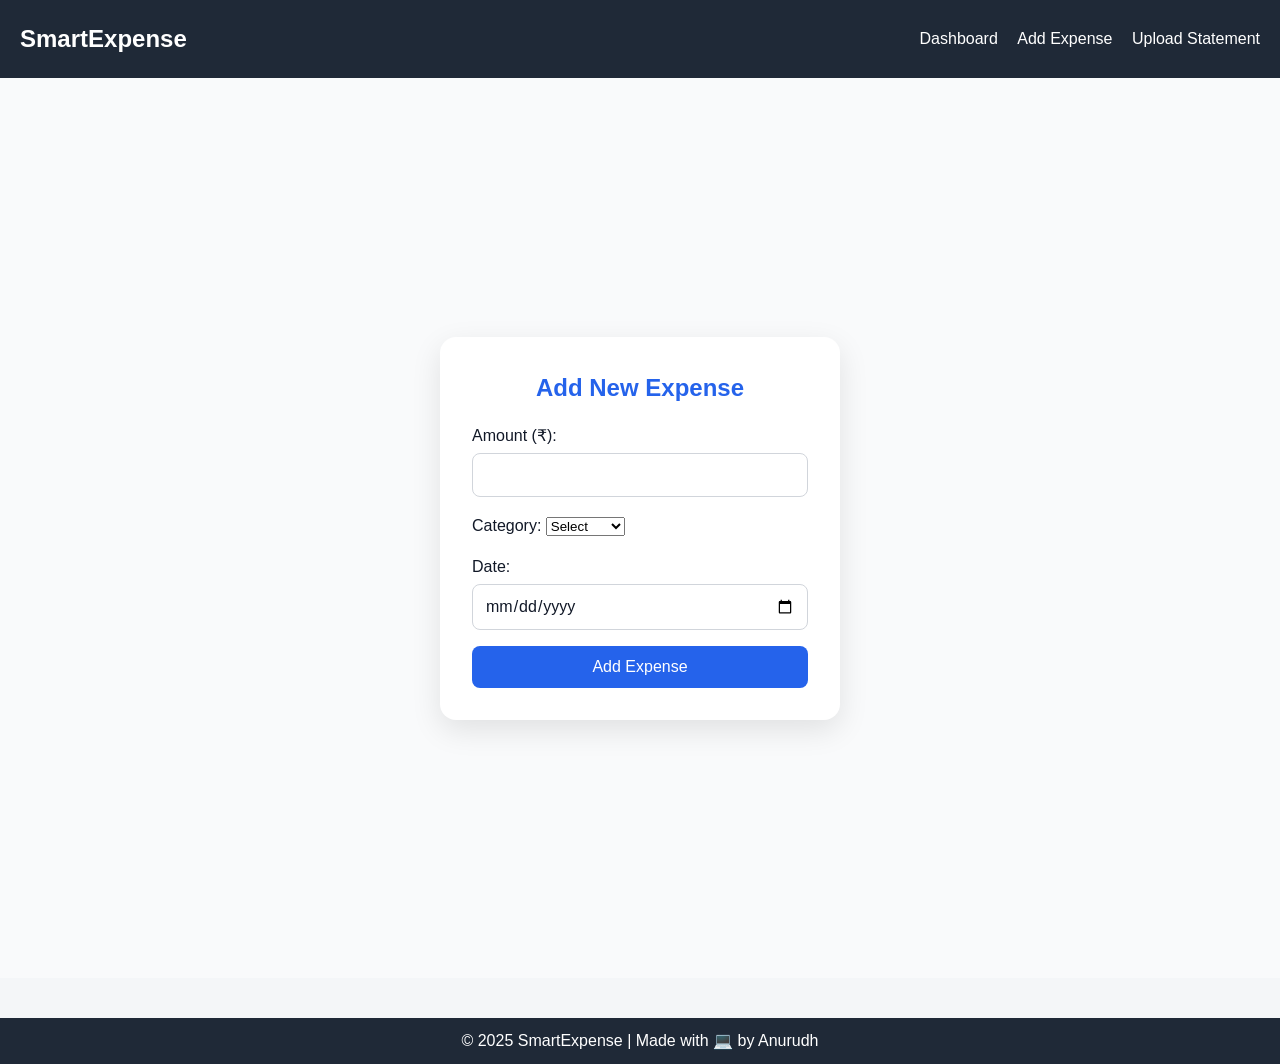
==== add-expense.html @ 2100012e "first commit" ====
<!DOCTYPE html>
<html lang="en">
<head>
  <meta charset="UTF-8" />
  <title>Add Expense</title>
  <link rel="stylesheet" href="css/style.css" />
</head>
<body>
  <header>
    <h1>SmartExpense</h1>
    <nav>
      <a href="index.html">Dashboard</a>
      <a href="add-expense.html">Add Expense</a>
      <a href="upload.html">Upload Statement</a>
    </nav>
  </header>

  <div class="add-expense">
    <main class="form-section" >
    <h2>Add New Expense</h2>
    <form id="expenseForm">
      <label>
        Amount (₹):
        <input type="number" id="amount" required />
      </label>
      <label>
        Category:
        <select id="category" required>
          <option value="">Select</option>
          <option>Food</option>
          <option>Travel</option>
          <option>Shopping</option>
          <option>Utilities</option>
          <option>Other</option>
        </select>
      </label>
      <label>
        Date:
        <input type="date" id="date" required />
      </label>
      <button type="submit">Add Expense</button>
    </form>
  </main>


  </div>

  

  <footer>
    <p>© 2025 SmartExpense | Made with 💻 by Anurudh</p>
  </footer>

  <script src="js/add-expense.js"></script>
</body>
</html>
---- css/style.css ----
* {
  margin: 0;
  padding: 0;
  box-sizing: border-box;
  font-family: 'Segoe UI', sans-serif;
}
body {
  background: #f4f6f8;
  color: #333;
  line-height: 1.6;
}
header {
  background: #1f2937;
  color: white;
  padding: 20px;
  display: flex;
  justify-content: space-between;
  align-items: center;
  flex-wrap: wrap;
}
header h1 {
  font-size: 24px;
}
nav a {
  color: white;
  margin-left: 15px;
  text-decoration: none;
  font-size: 16px;
}
nav a.active {
  text-decoration: underline;
  font-weight: bold;
}
main {
  padding: 20px;
}
.summary {
  display: flex;
  gap: 20px;
  margin-bottom: 30px;
  flex-wrap: wrap;
}
.card {
  background: white;
  padding: 20px;
  border-radius: 12px;
  box-shadow: 0 2px 10px rgba(0,0,0,0.1);
  flex: 1;
  min-width: 200px;
  text-align: center;
}
.recent h2 {
  margin-bottom: 10px;
}
.recent ul {
  list-style: none;
}
.recent li {
  background: white;
  padding: 12px;
  margin-bottom: 10px;
  border-left: 5px solid #4b5563;
  border-radius: 8px;
  display: flex;
  justify-content: space-between;
}
footer {
  background: #1f2937;
  color: white;
  text-align: center;
  padding: 10px;
  margin-top: 40px;
}
.chart-section {
  margin-top: 30px;
  background: white;
  padding: 20px;
  border-radius: 12px;
  box-shadow: 0 2px 10px rgba(0, 0, 0, 0.1);
  max-width: 500px;
  margin-left: auto;
  margin-right: auto;
}
/* Theme toggle */
.theme-toggle {
  margin-left: auto;
}
.switch {
  position: relative;
  display: inline-block;
  width: 50px;
  height: 25px;
}
.switch input {
  opacity: 0;
  width: 0;
  height: 0;
}
.slider {
  position: absolute;
  cursor: pointer;
  top: 0; left: 0; right: 0; bottom: 0;
  background-color: #ccc;
  border-radius: 25px;
  transition: 0.4s;
}
.slider:before {
  position: absolute;
  content: "";
  height: 19px;
  width: 19px;
  left: 3px;
  bottom: 3px;
  background-color: white;
  border-radius: 50%;
  transition: 0.4s;
}
input:checked + .slider {
  background-color: #4ade80;
}
input:checked + .slider:before {
  transform: translateX(24px);
}
body.dark {
  background: #111827;
  color: #f3f4f6;
}
body.dark .card,
body.dark .recent li {
  background: #1f2937;
  color: white;
}
body.dark header,
body.dark footer {
  background: #0f172a;
}
body.dark .recent li {
  border-left-color: #10b981;
}
@media (max-width: 768px) {
  .form-section {
    width: 90%;
    margin: 20px auto;
    padding: 15px;
  }

  form label {
    display: block;
    margin-bottom: 12px;
  }

  input, select, button {
    font-size: 16px;
  }

  nav {
    flex-direction: column;
    align-items: flex-start;
    gap: 10px;
    margin-top: 10px;
  }

  header {
    flex-direction: column;
    align-items: flex-start;
  }
}
.recent button {
  margin-top: 10px;
}
/* General Reset */
.login {
  margin: 0;
  font-family: 'Segoe UI', sans-serif;
  background-color: #f9fafb;
  color: #111827;
  display: flex;
  align-items: center;
  justify-content: center;
  height: 100vh;
} 

/* Dark theme support */
body.dark {
  background-color: #111827;
  color: #f9fafb;
}

/* Form Section */
.form-section {
  background-color: white;
  padding: 2rem;
  border-radius: 1rem;
  box-shadow: 0 10px 30px rgba(0, 0, 0, 0.1);
  width: 100%;
  max-width: 400px;
}
.add-expense{
  margin: 0;
  font-family: 'Segoe UI', sans-serif;
  background-color: #f9fafb;
  color: #111827;
  display: flex;
  align-items: center;
  justify-content: center;
  height: 100vh;
}

body.dark .form-section {
  background-color: #1f2937;
}

/* Headings */
.form-section h2 {
  margin-bottom: 1rem;
  text-align: center;
  color: #2563eb;
}

/* Labels and inputs */
.form-section label {
  display: block;
  margin-bottom: 1rem;
  font-weight: 500;
}

.form-section input {
  width: 100%;
  padding: 0.75rem;
  margin-top: 0.25rem;
  border: 1px solid #d1d5db;
  border-radius: 0.5rem;
  font-size: 1rem;
  background-color: #fff;
  color: #111827;
}

body.dark .form-section input {
  background-color: #374151;
  color: #f9fafb;
  border-color: #4b5563;
}

/* Button */
.form-section button {
  width: 100%;
  padding: 0.75rem;
  background-color: #2563eb;
  color: white;
  font-size: 1rem;
  border: none;
  border-radius: 0.5rem;
  cursor: pointer;
  transition: background-color 0.2s ease;
}

.form-section button:hover {
  background-color: #1d4ed8;
}

/* Link */
.form-section p {
  margin-top: 1rem;
  text-align: center;
  font-size: 0.9rem;
}

.form-section a {
  color: #2563eb;
  text-decoration: none;
}
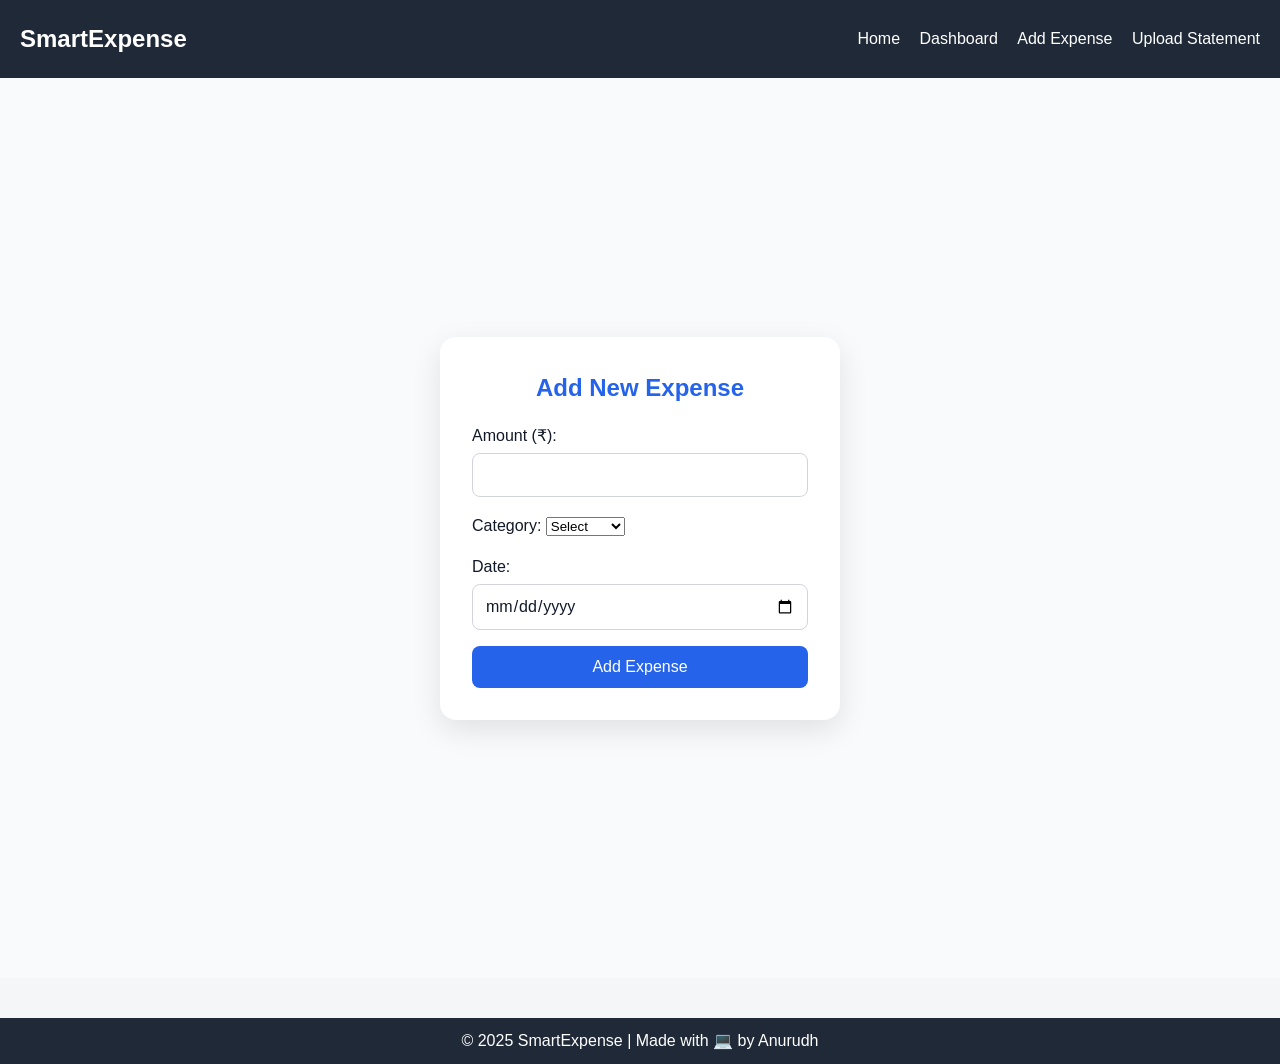
==== commit a0a37f0f: "Link landing page from app navigation" ====
--- a/add-expense.html
+++ b/add-expense.html
@@ -9,6 +9,7 @@
   <header>
     <h1>SmartExpense</h1>
     <nav>
+      <a href="landing.html">Home</a>
       <a href="index.html">Dashboard</a>
       <a href="add-expense.html">Add Expense</a>
       <a href="upload.html">Upload Statement</a>
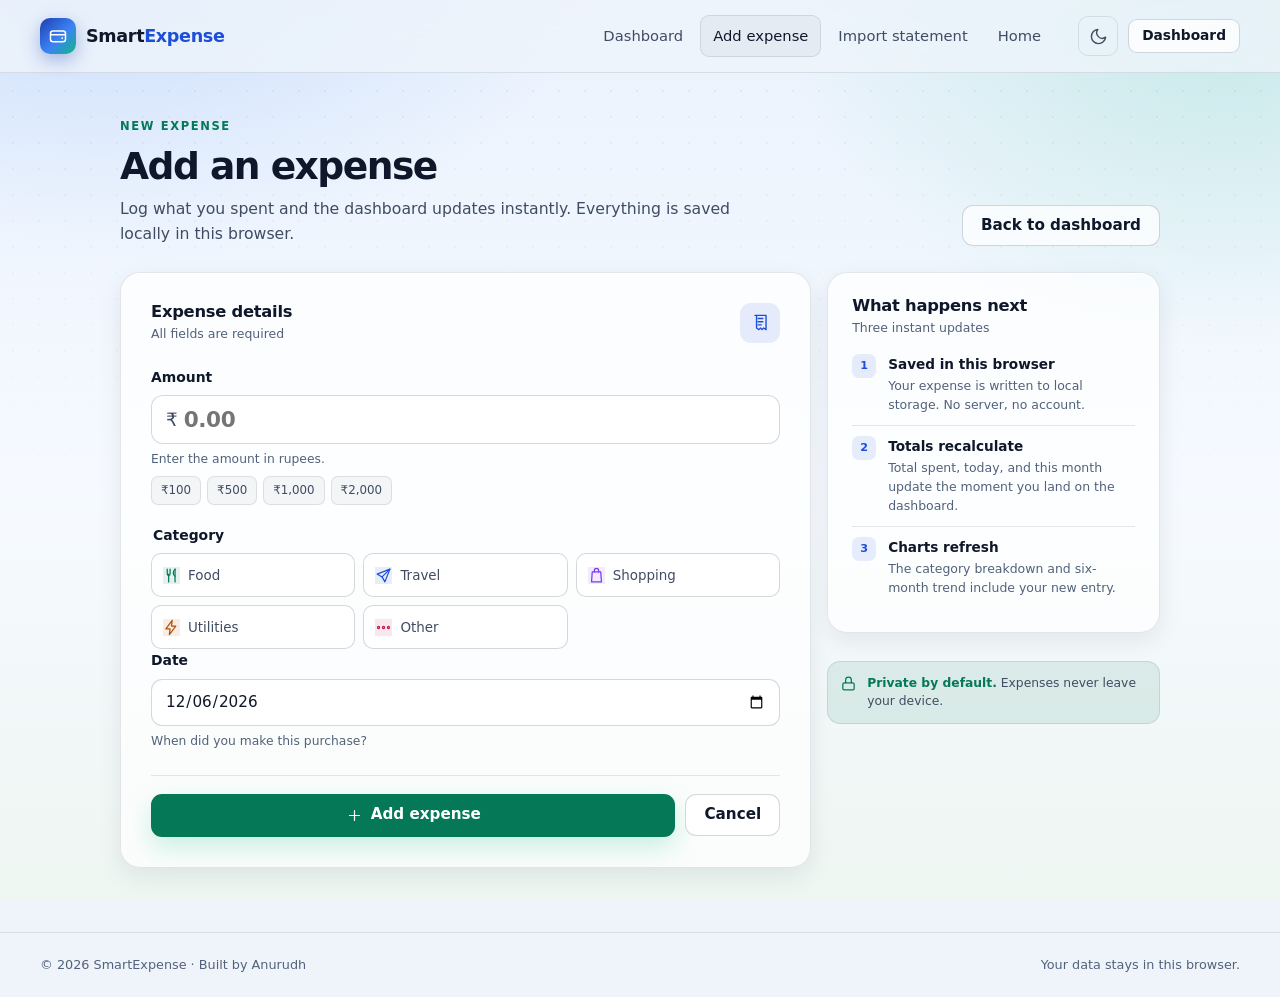
==== commit fa15aa09: "Redesign app dashboard and pages with shared glass UI Rebuild the dashboard, add-expense, statement " ====
--- a/add-expense.html
+++ b/add-expense.html
@@ -2,56 +2,279 @@
 <html lang="en">
 <head>
   <meta charset="UTF-8" />
-  <title>Add Expense</title>
+  <meta name="viewport" content="width=device-width, initial-scale=1.0" />
+  <title>Add expense — SmartExpense</title>
+  <meta name="description" content="Log an expense in seconds. Amount, category, and date are saved locally in your browser." />
+  <meta name="theme-color" content="#0F172A" />
+  <link
+    rel="icon"
+    href="data:image/svg+xml,%3Csvg xmlns='http://www.w3.org/2000/svg' viewBox='0 0 32 32'%3E%3Crect width='32' height='32' rx='8' fill='%231E40AF'/%3E%3Crect x='6' y='10' width='20' height='14' rx='3' fill='none' stroke='%23fff' stroke-width='2'/%3E%3Cpath d='M6 15h20' stroke='%23fff' stroke-width='2'/%3E%3Ccircle cx='22' cy='19' r='1.6' fill='%2334D399'/%3E%3C/svg%3E"
+  />
+  <link rel="preconnect" href="https://fonts.googleapis.com" />
+  <link rel="preconnect" href="https://fonts.gstatic.com" crossorigin />
+  <link
+    href="https://fonts.googleapis.com/css2?family=Lexend:wght@400;500;600;700&family=Source+Sans+3:wght@400;500;600;700&display=swap"
+    rel="stylesheet"
+  />
+  <script src="js/theme.js"></script>
   <link rel="stylesheet" href="css/style.css" />
 </head>
 <body>
-  <header>
-    <h1>SmartExpense</h1>
-    <nav>
-      <a href="landing.html">Home</a>
-      <a href="index.html">Dashboard</a>
-      <a href="add-expense.html">Add Expense</a>
-      <a href="upload.html">Upload Statement</a>
-    </nav>
+  <svg class="svg-sprite" aria-hidden="true" focusable="false" xmlns="http://www.w3.org/2000/svg">
+    <symbol id="i-logo" viewBox="0 0 24 24">
+      <rect x="3" y="6" width="18" height="13" rx="3" />
+      <path d="M3 10.5h18" />
+      <circle cx="17" cy="14.5" r="1.1" fill="currentColor" stroke="none" />
+    </symbol>
+    <symbol id="i-plus" viewBox="0 0 24 24"><path d="M12 5v14M5 12h14" /></symbol>
+    <symbol id="i-sun" viewBox="0 0 24 24">
+      <circle cx="12" cy="12" r="4" />
+      <path d="M12 2v2M12 20v2M4.9 4.9l1.4 1.4M17.7 17.7l1.4 1.4M2 12h2M20 12h2M4.9 19.1l1.4-1.4M17.7 6.3l1.4-1.4" />
+    </symbol>
+    <symbol id="i-moon" viewBox="0 0 24 24">
+      <path d="M21 12.8A9 9 0 1 1 11.2 3 7 7 0 0 0 21 12.8z" />
+    </symbol>
+    <symbol id="i-menu" viewBox="0 0 24 24"><path d="M4 7h16M4 12h16M4 17h16" /></symbol>
+    <symbol id="i-close" viewBox="0 0 24 24"><path d="M6 6l12 12M18 6L6 18" /></symbol>
+    <symbol id="i-receipt" viewBox="0 0 24 24">
+      <path d="M5 3h14v18l-3-2-2 2-2-2-2 2-3-2V3z" />
+      <path d="M9 7h6M9 11h6M9 15h4" />
+    </symbol>
+    <symbol id="i-food" viewBox="0 0 24 24">
+      <path d="M6 3v7a2 2 0 0 0 4 0V3" />
+      <path d="M8 10v11" />
+      <path d="M17 3c-1.7 1.4-2.5 3.2-2.5 5.5S15.3 12 17 13v8" />
+      <path d="M17 3v10" />
+    </symbol>
+    <symbol id="i-travel" viewBox="0 0 24 24">
+      <path d="M21 3L10 14" />
+      <path d="M21 3l-7 18-4-7-7-4 18-7z" />
+    </symbol>
+    <symbol id="i-shopping" viewBox="0 0 24 24">
+      <path d="M6 7h12l1 14H5L6 7z" />
+      <path d="M9 7V5a3 3 0 0 1 6 0v2" />
+    </symbol>
+    <symbol id="i-utilities" viewBox="0 0 24 24"><path d="M13 2L4 14h6l-1 8 9-12h-6l1-8z" /></symbol>
+    <symbol id="i-other" viewBox="0 0 24 24">
+      <circle cx="5" cy="12" r="1.5" />
+      <circle cx="12" cy="12" r="1.5" />
+      <circle cx="19" cy="12" r="1.5" />
+    </symbol>
+    <symbol id="i-lock" viewBox="0 0 24 24">
+      <rect x="4" y="11" width="16" height="10" rx="2" />
+      <path d="M8 11V7a4 4 0 0 1 8 0v4" />
+    </symbol>
+    <symbol id="i-check" viewBox="0 0 24 24"><path d="M20 6L9 17l-5-5" /></symbol>
+  </svg>
+
+  <a class="skip-link" href="#main">Skip to main content</a>
+  <div class="page-bg" aria-hidden="true"></div>
+
+  <header class="app-header">
+    <div class="container header-inner">
+      <a class="brand" href="landing.html" aria-label="SmartExpense home">
+        <span class="brand-mark"><svg class="icon" aria-hidden="true"><use href="#i-logo"></use></svg></span>
+        <span class="brand-name">Smart<span>Expense</span></span>
+      </a>
+
+      <nav class="app-nav" id="appNav" aria-label="Primary">
+        <a href="index.html">Dashboard</a>
+        <a href="add-expense.html" aria-current="page">Add expense</a>
+        <a href="upload.html">Import statement</a>
+        <a href="landing.html">Home</a>
+      </nav>
+
+      <div class="header-actions">
+        <button class="icon-btn theme-toggle" id="themeToggle" type="button" aria-label="Switch to light theme">
+          <svg class="icon icon-sun" aria-hidden="true"><use href="#i-sun"></use></svg>
+          <svg class="icon icon-moon" aria-hidden="true"><use href="#i-moon"></use></svg>
+        </button>
+        <a class="btn btn-ghost btn-sm header-cta" href="index.html">Dashboard</a>
+        <button
+          class="icon-btn nav-toggle"
+          id="navToggle"
+          type="button"
+          aria-expanded="false"
+          aria-controls="appNav"
+          aria-label="Open menu"
+        >
+          <svg class="icon icon-menu" aria-hidden="true"><use href="#i-menu"></use></svg>
+          <svg class="icon icon-close" aria-hidden="true"><use href="#i-close"></use></svg>
+        </button>
+      </div>
+    </div>
   </header>
 
-  <div class="add-expense">
-    <main class="form-section" >
-    <h2>Add New Expense</h2>
-    <form id="expenseForm">
-      <label>
-        Amount (₹):
-        <input type="number" id="amount" required />
-      </label>
-      <label>
-        Category:
-        <select id="category" required>
-          <option value="">Select</option>
-          <option>Food</option>
-          <option>Travel</option>
-          <option>Shopping</option>
-          <option>Utilities</option>
-          <option>Other</option>
-        </select>
-      </label>
-      <label>
-        Date:
-        <input type="date" id="date" required />
-      </label>
-      <button type="submit">Add Expense</button>
-    </form>
+  <main id="main" class="container app-main app-main--narrow">
+    <div class="page-head">
+      <div>
+        <p class="eyebrow">New expense</p>
+        <h1>Add an expense</h1>
+        <p class="page-lead">
+          Log what you spent and the dashboard updates instantly. Everything is saved locally in this
+          browser.
+        </p>
+      </div>
+      <div class="page-actions">
+        <a class="btn btn-ghost" href="index.html">Back to dashboard</a>
+      </div>
+    </div>
+
+    <div class="form-layout">
+      <section class="panel form-panel" aria-labelledby="expenseTitle">
+        <div class="panel-head">
+          <div>
+            <h2 id="expenseTitle">Expense details</h2>
+            <p class="panel-sub">All fields are required</p>
+          </div>
+          <span class="icon-tile" aria-hidden="true">
+            <svg class="icon"><use href="#i-receipt"></use></svg>
+          </span>
+        </div>
+
+        <form id="expenseForm" novalidate>
+          <div class="field-group">
+            <label class="field-label" for="amount">Amount</label>
+            <div class="amount-field">
+              <span class="amount-prefix" aria-hidden="true">₹</span>
+              <input
+                id="amount"
+                name="amount"
+                type="number"
+                inputmode="decimal"
+                min="0.01"
+                step="0.01"
+                placeholder="0.00"
+                autocomplete="off"
+                aria-describedby="amountHint amountError"
+                required
+              />
+            </div>
+            <p class="field-hint" id="amountHint">Enter the amount in rupees.</p>
+            <p class="field-error" id="amountError" role="alert" hidden></p>
+            <div class="amount-presets" aria-label="Quick amounts">
+              <button type="button" class="preset-btn" data-amount="100">₹100</button>
+              <button type="button" class="preset-btn" data-amount="500">₹500</button>
+              <button type="button" class="preset-btn" data-amount="1000">₹1,000</button>
+              <button type="button" class="preset-btn" data-amount="2000">₹2,000</button>
+            </div>
+          </div>
+
+          <fieldset class="field-group fieldset-reset">
+            <legend class="field-label">Category</legend>
+            <div class="category-options">
+              <label class="category-option cat-food">
+                <input type="radio" name="category" value="Food" aria-describedby="categoryError" required />
+                <span class="category-option-body">
+                  <svg class="icon cat-icon" aria-hidden="true"><use href="#i-food"></use></svg>
+                  <span>Food</span>
+                </span>
+              </label>
+              <label class="category-option cat-travel">
+                <input type="radio" name="category" value="Travel" aria-describedby="categoryError" required />
+                <span class="category-option-body">
+                  <svg class="icon cat-icon" aria-hidden="true"><use href="#i-travel"></use></svg>
+                  <span>Travel</span>
+                </span>
+              </label>
+              <label class="category-option cat-shopping">
+                <input type="radio" name="category" value="Shopping" aria-describedby="categoryError" required />
+                <span class="category-option-body">
+                  <svg class="icon cat-icon" aria-hidden="true"><use href="#i-shopping"></use></svg>
+                  <span>Shopping</span>
+                </span>
+              </label>
+              <label class="category-option cat-utilities">
+                <input type="radio" name="category" value="Utilities" aria-describedby="categoryError" required />
+                <span class="category-option-body">
+                  <svg class="icon cat-icon" aria-hidden="true"><use href="#i-utilities"></use></svg>
+                  <span>Utilities</span>
+                </span>
+              </label>
+              <label class="category-option cat-other">
+                <input type="radio" name="category" value="Other" aria-describedby="categoryError" required />
+                <span class="category-option-body">
+                  <svg class="icon cat-icon" aria-hidden="true"><use href="#i-other"></use></svg>
+                  <span>Other</span>
+                </span>
+              </label>
+            </div>
+            <p class="field-error" id="categoryError" role="alert" hidden></p>
+          </fieldset>
+
+          <div class="field-group">
+            <label class="field-label" for="date">Date</label>
+            <input
+              class="input"
+              type="date"
+              id="date"
+              name="date"
+              aria-describedby="dateHint dateError"
+              required
+            />
+            <p class="field-hint" id="dateHint">When did you make this purchase?</p>
+            <p class="field-error" id="dateError" role="alert" hidden></p>
+          </div>
+
+          <div class="form-actions">
+            <button class="btn btn-primary" type="submit">
+              <svg class="icon" aria-hidden="true"><use href="#i-plus"></use></svg>
+              Add expense
+            </button>
+            <a class="btn btn-ghost" href="index.html">Cancel</a>
+          </div>
+        </form>
+      </section>
+
+      <aside class="form-aside">
+        <section class="panel" aria-labelledby="nextTitle">
+          <div class="panel-head">
+            <div>
+              <h2 id="nextTitle">What happens next</h2>
+              <p class="panel-sub">Three instant updates</p>
+            </div>
+          </div>
+          <ol class="step-list">
+            <li>
+              <span class="step-num" aria-hidden="true">1</span>
+              <div>
+                <strong>Saved in this browser</strong>
+                <p>Your expense is written to local storage. No server, no account.</p>
+              </div>
+            </li>
+            <li>
+              <span class="step-num" aria-hidden="true">2</span>
+              <div>
+                <strong>Totals recalculate</strong>
+                <p>Total spent, today, and this month update the moment you land on the dashboard.</p>
+              </div>
+            </li>
+            <li>
+              <span class="step-num" aria-hidden="true">3</span>
+              <div>
+                <strong>Charts refresh</strong>
+                <p>The category breakdown and six-month trend include your new entry.</p>
+              </div>
+            </li>
+          </ol>
+        </section>
+
+        <div class="privacy-note">
+          <svg class="icon" aria-hidden="true"><use href="#i-lock"></use></svg>
+          <p><strong>Private by default.</strong> Expenses never leave your device.</p>
+        </div>
+      </aside>
+    </div>
   </main>
 
-
-  </div>
-
-  
-
-  <footer>
-    <p>© 2025 SmartExpense | Made with 💻 by Anurudh</p>
+  <footer class="app-footer">
+    <div class="container footer-inner">
+      <p>© <span data-year>2026</span> SmartExpense · Built by Anurudh</p>
+      <p>Your data stays in this browser.</p>
+    </div>
   </footer>
 
+  <script src="js/app.js"></script>
   <script src="js/add-expense.js"></script>
 </body>
 </html>
--- a/css/style.css
+++ b/css/style.css
@@ -1,271 +1,2457 @@
-* {
+/* SmartExpense app — shared UI for dashboard, expense form, statement import, and auth.
+   Design system: glassmorphism, trust blue + profit green.
+   Tokens mirror design-system/smartexpense/MASTER.md and the landing page. */
+
+:root {
+  color-scheme: dark;
+
+  --font-heading: "Lexend", ui-sans-serif, system-ui, -apple-system, "Segoe UI", sans-serif;
+  --font-body: "Source Sans 3", ui-sans-serif, system-ui, -apple-system, "Segoe UI", sans-serif;
+
+  --bg: #0f172a;
+  --bg-deep: #0b1220;
+  --surface: rgba(25, 33, 52, 0.66);
+  --surface-hover: rgba(37, 48, 72, 0.8);
+  --panel-solid: #1b2438;
+  --float-bg: rgba(15, 23, 42, 0.94);
+  --header-bg: rgba(15, 23, 42, 0.78);
+  --mobile-nav-bg: rgba(11, 18, 32, 0.99);
+  --field-bg: rgba(255, 255, 255, 0.045);
+  --mock-inner: rgba(255, 255, 255, 0.035);
+  --card-border: rgba(255, 255, 255, 0.1);
+  --card-border-strong: rgba(255, 255, 255, 0.18);
+  --grid-dot: rgba(148, 163, 184, 0.16);
+
+  --fg: #f8fafc;
+  --fg-muted: #b5c2d4;
+  --fg-subtle: #94a3b8;
+
+  --brand: #1e40af;
+  --brand-2: #3b82f6;
+  --brand-soft: rgba(59, 130, 246, 0.14);
+  --accent: #10b981;
+  --accent-hover: #34d399;
+  --accent-text: #6ee7b7;
+  --on-accent: #04261c;
+  --accent-soft: rgba(16, 185, 129, 0.14);
+  --link: #93c5fd;
+  --danger: #f87171;
+  --danger-soft: rgba(248, 113, 113, 0.12);
+  --warning: #fbbf24;
+  --warning-soft: rgba(251, 191, 36, 0.12);
+  --ring: #93c5fd;
+  --focus-soft: rgba(147, 197, 253, 0.24);
+  --eyebrow-fg: #6ee7b7;
+  --grad-text: linear-gradient(100deg, #93c5fd 0%, #6ee7b7 58%, #34d399 100%);
+
+  --cat-food: #34d399;
+  --cat-food-bg: rgba(52, 211, 153, 0.14);
+  --cat-travel: #60a5fa;
+  --cat-travel-bg: rgba(96, 165, 250, 0.14);
+  --cat-shopping: #a78bfa;
+  --cat-shopping-bg: rgba(167, 139, 250, 0.14);
+  --cat-utilities: #fbbf24;
+  --cat-utilities-bg: rgba(251, 191, 36, 0.14);
+  --cat-bank: #22d3ee;
+  --cat-bank-bg: rgba(34, 211, 238, 0.13);
+  --cat-other: #f472b6;
+  --cat-other-bg: rgba(244, 114, 182, 0.14);
+
+  --shadow-sm: 0 8px 24px rgba(2, 6, 23, 0.28);
+  --shadow-lg: 0 28px 70px rgba(2, 6, 23, 0.5);
+
+  --radius-sm: 10px;
+  --radius: 16px;
+  --radius-lg: 24px;
+}
+
+[data-theme="light"] {
+  color-scheme: light;
+
+  --bg: #eff4fb;
+  --bg-deep: #e6eef9;
+  --surface: rgba(255, 255, 255, 0.72);
+  --surface-hover: rgba(255, 255, 255, 0.94);
+  --panel-solid: #ffffff;
+  --float-bg: rgba(255, 255, 255, 0.96);
+  --header-bg: rgba(239, 244, 251, 0.8);
+  --mobile-nav-bg: rgba(246, 250, 255, 0.99);
+  --field-bg: rgba(255, 255, 255, 0.9);
+  --mock-inner: rgba(15, 23, 42, 0.035);
+  --card-border: rgba(15, 23, 42, 0.1);
+  --card-border-strong: rgba(15, 23, 42, 0.17);
+  --grid-dot: rgba(15, 23, 42, 0.1);
+
+  --fg: #0f172a;
+  --fg-muted: #3f4c63;
+  --fg-subtle: #52627a;
+
+  --brand: #1e40af;
+  --brand-2: #1d4ed8;
+  --brand-soft: rgba(29, 78, 216, 0.1);
+  --accent: #047857;
+  --accent-hover: #065f46;
+  --accent-text: #047857;
+  --on-accent: #ffffff;
+  --accent-soft: rgba(4, 120, 87, 0.1);
+  --link: #1d4ed8;
+  --danger: #b91c1c;
+  --danger-soft: rgba(185, 28, 28, 0.08);
+  --warning: #92400e;
+  --warning-soft: rgba(146, 64, 14, 0.08);
+  --ring: #1e40af;
+  --focus-soft: rgba(30, 64, 175, 0.16);
+  --eyebrow-fg: #047857;
+  --grad-text: linear-gradient(100deg, #1e40af 0%, #047857 100%);
+
+  --cat-food: #047857;
+  --cat-food-bg: rgba(4, 120, 87, 0.1);
+  --cat-travel: #1d4ed8;
+  --cat-travel-bg: rgba(29, 78, 216, 0.1);
+  --cat-shopping: #7c3aed;
+  --cat-shopping-bg: rgba(124, 58, 237, 0.1);
+  --cat-utilities: #b45309;
+  --cat-utilities-bg: rgba(180, 83, 9, 0.1);
+  --cat-bank: #0e7490;
+  --cat-bank-bg: rgba(14, 116, 144, 0.1);
+  --cat-other: #be185d;
+  --cat-other-bg: rgba(190, 24, 93, 0.1);
+
+  --shadow-sm: 0 8px 24px rgba(15, 23, 42, 0.08);
+  --shadow-lg: 0 28px 70px rgba(15, 23, 42, 0.14);
+}
+
+*,
+*::before,
+*::after {
+  box-sizing: border-box;
+}
+
+html {
+  scroll-behavior: smooth;
+  scroll-padding-top: 92px;
+  -webkit-text-size-adjust: 100%;
+}
+
+body {
+  margin: 0;
+  min-height: 100vh;
+  background: var(--bg);
+  color: var(--fg);
+  font-family: var(--font-body);
+  font-size: 1rem;
+  line-height: 1.6;
+  overflow-x: hidden;
+  -webkit-font-smoothing: antialiased;
+  text-rendering: optimizeLegibility;
+}
+
+@media (prefers-reduced-motion: no-preference) {
+  body {
+    transition: background-color 0.3s ease, color 0.3s ease;
+  }
+}
+
+h1,
+h2,
+h3 {
+  margin: 0;
+  font-family: var(--font-heading);
+  font-weight: 600;
+  line-height: 1.15;
+  letter-spacing: -0.025em;
+}
+
+p {
+  margin: 0;
+}
+
+a {
+  color: inherit;
+  text-decoration: none;
+}
+
+button {
+  font: inherit;
+  color: inherit;
+}
+
+ul,
+ol {
   margin: 0;
   padding: 0;
-  box-sizing: border-box;
-  font-family: 'Segoe UI', sans-serif;
-}
-body {
-  background: #f4f6f8;
-  color: #333;
+  list-style: none;
+}
+
+code {
+  padding: 0.1em 0.35em;
+  border: 1px solid var(--card-border);
+  border-radius: 6px;
+  background: var(--mock-inner);
+  font-family: ui-monospace, SFMono-Regular, "SF Mono", Consolas, monospace;
+  font-size: 0.88em;
+  color: var(--fg);
+}
+
+[hidden] {
+  display: none !important;
+}
+
+.svg-sprite {
+  position: absolute;
+  width: 0;
+  height: 0;
+  overflow: hidden;
+}
+
+.icon {
+  width: 20px;
+  height: 20px;
+  flex: none;
+  fill: none;
+  stroke: currentColor;
+  stroke-width: 1.75;
+  stroke-linecap: round;
+  stroke-linejoin: round;
+}
+
+.visually-hidden {
+  position: absolute !important;
+  width: 1px !important;
+  height: 1px !important;
+  padding: 0 !important;
+  margin: -1px !important;
+  overflow: hidden !important;
+  clip: rect(0 0 0 0) !important;
+  clip-path: inset(50%) !important;
+  white-space: nowrap !important;
+  border: 0 !important;
+}
+
+.container {
+  width: min(1200px, calc(100% - 48px));
+  margin-inline: auto;
+}
+
+.skip-link {
+  position: fixed;
+  top: 12px;
+  left: 12px;
+  z-index: 100;
+  padding: 10px 16px;
+  border-radius: 8px;
+  background: var(--fg);
+  color: var(--bg);
+  font-weight: 600;
+  transform: translateY(-160%);
+  transition: transform 0.2s ease;
+}
+
+.skip-link:focus {
+  transform: translateY(0);
+}
+
+:focus-visible {
+  outline: 2px solid var(--ring);
+  outline-offset: 3px;
+}
+
+::selection {
+  background: var(--brand-2);
+  color: #ffffff;
+}
+
+/* Ambient background */
+.page-bg {
+  position: fixed;
+  inset: 0;
+  z-index: 0;
+  pointer-events: none;
+  background:
+    radial-gradient(780px 520px at 8% -8%, rgba(59, 130, 246, 0.24), transparent 65%),
+    radial-gradient(720px 520px at 96% 3%, rgba(16, 185, 129, 0.15), transparent 62%),
+    radial-gradient(900px 700px at 50% 42%, rgba(30, 64, 175, 0.11), transparent 70%),
+    linear-gradient(180deg, var(--bg-deep) 0%, var(--bg) 46%, var(--bg-deep) 100%);
+}
+
+[data-theme="light"] .page-bg {
+  background:
+    radial-gradient(780px 520px at 8% -8%, rgba(59, 130, 246, 0.2), transparent 65%),
+    radial-gradient(720px 520px at 96% 3%, rgba(16, 185, 129, 0.16), transparent 62%),
+    linear-gradient(180deg, #eaf2fd 0%, #f6faff 55%, #eef6f2 100%);
+}
+
+.page-bg::after {
+  content: "";
+  position: absolute;
+  inset: 0;
+  background-image: radial-gradient(var(--grid-dot) 1px, transparent 1px);
+  background-size: 26px 26px;
+  opacity: 0.6;
+  -webkit-mask-image: linear-gradient(to bottom, #000 0%, transparent 62%);
+  mask-image: linear-gradient(to bottom, #000 0%, transparent 62%);
+}
+
+main,
+.app-footer {
+  position: relative;
+  z-index: 1;
+}
+
+/* Header */
+.app-header {
+  position: sticky;
+  top: 0;
+  z-index: 50;
+  border-bottom: 1px solid var(--card-border);
+  background: var(--header-bg);
+  -webkit-backdrop-filter: blur(18px) saturate(140%);
+  backdrop-filter: blur(18px) saturate(140%);
+}
+
+.header-inner {
+  display: flex;
+  align-items: center;
+  gap: 24px;
+  min-height: 72px;
+}
+
+.brand {
+  display: inline-flex;
+  align-items: center;
+  gap: 10px;
+  flex: none;
+  border-radius: 8px;
+}
+
+.brand-mark {
+  display: grid;
+  place-items: center;
+  width: 36px;
+  height: 36px;
+  border-radius: 10px;
+  background: linear-gradient(135deg, #1e40af 0%, #3b82f6 55%, #10b981 100%);
+  color: #ffffff;
+  box-shadow: 0 6px 18px rgba(30, 64, 175, 0.35);
+}
+
+.brand-mark .icon {
+  width: 20px;
+  height: 20px;
+}
+
+.brand-name {
+  font-family: var(--font-heading);
+  font-size: 1.1rem;
+  font-weight: 600;
+  letter-spacing: -0.02em;
+}
+
+.brand-name span {
+  color: var(--link);
+}
+
+.app-nav {
+  display: flex;
+  align-items: center;
+  gap: 4px;
+  margin-left: auto;
+}
+
+.app-nav a {
+  padding: 9px 13px;
+  border-radius: 9px;
+  color: var(--fg-muted);
+  font-size: 0.92rem;
+  font-weight: 500;
+  transition: background-color 0.2s ease, color 0.2s ease;
+}
+
+.app-nav a:hover {
+  background: var(--mock-inner);
+  color: var(--fg);
+}
+
+.app-nav a[aria-current="page"] {
+  background: var(--mock-inner);
+  color: var(--fg);
+  box-shadow: inset 0 0 0 1px var(--card-border);
+}
+
+.header-actions {
+  display: flex;
+  align-items: center;
+  gap: 10px;
+}
+
+.icon-btn {
+  display: inline-grid;
+  place-items: center;
+  width: 40px;
+  height: 40px;
+  padding: 0;
+  border: 1px solid var(--card-border);
+  border-radius: 10px;
+  background: transparent;
+  color: var(--fg-muted);
+  cursor: pointer;
+  transition: background-color 0.2s ease, border-color 0.2s ease, color 0.2s ease;
+}
+
+.icon-btn:hover {
+  border-color: var(--card-border-strong);
+  background: var(--mock-inner);
+  color: var(--fg);
+}
+
+.icon-btn .icon {
+  width: 19px;
+  height: 19px;
+}
+
+.icon-moon {
+  display: none;
+}
+
+[data-theme="light"] .icon-sun {
+  display: none;
+}
+
+[data-theme="light"] .icon-moon {
+  display: block;
+}
+
+.nav-toggle {
+  display: none;
+}
+
+.nav-toggle .icon-close {
+  display: none;
+}
+
+.nav-toggle[aria-expanded="true"] .icon-menu {
+  display: none;
+}
+
+.nav-toggle[aria-expanded="true"] .icon-close {
+  display: block;
+}
+
+/* Buttons */
+.btn {
+  display: inline-flex;
+  align-items: center;
+  justify-content: center;
+  gap: 8px;
+  padding: 12px 18px;
+  border: 1px solid transparent;
+  border-radius: 11px;
+  font-family: var(--font-body);
+  font-size: 0.95rem;
+  font-weight: 600;
+  line-height: 1;
+  text-align: center;
+  cursor: pointer;
+  transition: background-color 0.2s ease, border-color 0.2s ease, color 0.2s ease,
+    box-shadow 0.2s ease, transform 0.2s ease;
+}
+
+.btn .icon {
+  width: 17px;
+  height: 17px;
+}
+
+.btn-primary {
+  background: var(--accent);
+  color: var(--on-accent);
+  box-shadow: 0 10px 26px rgba(16, 185, 129, 0.22);
+}
+
+.btn-primary:hover {
+  background: var(--accent-hover);
+  transform: translateY(-1px);
+}
+
+.btn-primary:active {
+  transform: translateY(0);
+}
+
+.btn-ghost {
+  border-color: var(--card-border-strong);
+  background: var(--surface);
+  color: var(--fg);
+  -webkit-backdrop-filter: blur(10px);
+  backdrop-filter: blur(10px);
+}
+
+.btn-ghost:hover {
+  background: var(--surface-hover);
+  border-color: var(--ring);
+}
+
+.btn-sm {
+  padding: 9px 13px;
+  border-radius: 9px;
+  font-size: 0.86rem;
+}
+
+.btn-block {
+  width: 100%;
+}
+
+.link-btn {
+  padding: 0;
+  border: 0;
+  background: none;
+  color: var(--link);
+  font: inherit;
+  font-weight: 600;
+  text-decoration: underline;
+  text-underline-offset: 3px;
+  cursor: pointer;
+}
+
+/* Page shell */
+.app-main {
+  padding: clamp(28px, 4vw, 44px) 0 8px;
+}
+
+.app-main--narrow {
+  max-width: 1040px;
+}
+
+.eyebrow {
+  display: flex;
+  align-items: center;
+  gap: 8px;
+  margin-bottom: 10px;
+  color: var(--eyebrow-fg);
+  font-size: 0.72rem;
+  font-weight: 600;
+  letter-spacing: 0.14em;
+  text-transform: uppercase;
+}
+
+.page-head {
+  display: flex;
+  align-items: flex-end;
+  justify-content: space-between;
+  gap: 24px;
+  flex-wrap: wrap;
+  margin-bottom: 26px;
+}
+
+.page-head h1 {
+  margin-bottom: 7px;
+  font-size: clamp(1.8rem, 3vw, 2.35rem);
+  letter-spacing: -0.04em;
+  text-wrap: balance;
+}
+
+.page-lead {
+  max-width: 62ch;
+  color: var(--fg-muted);
+  font-size: 0.98rem;
   line-height: 1.6;
 }
-header {
-  background: #1f2937;
-  color: white;
-  padding: 20px;
-  display: flex;
+
+.page-actions {
+  display: flex;
+  flex-wrap: wrap;
+  gap: 10px;
+}
+
+/* Panels */
+.panel {
+  position: relative;
+  min-width: 0;
+  padding: clamp(18px, 2.4vw, 24px);
+  border: 1px solid var(--card-border);
+  border-radius: 20px;
+  background: var(--surface);
+  box-shadow: inset 0 1px 0 rgba(255, 255, 255, 0.04);
+  -webkit-backdrop-filter: blur(16px) saturate(120%);
+  backdrop-filter: blur(16px) saturate(120%);
+}
+
+[data-theme="light"] .panel {
+  box-shadow: inset 0 1px 0 #ffffff, var(--shadow-sm);
+}
+
+.panel-head {
+  display: flex;
+  align-items: flex-start;
   justify-content: space-between;
+  gap: 14px;
+  margin-bottom: 16px;
+}
+
+.panel-head h2 {
+  font-size: 1.02rem;
+  letter-spacing: -0.015em;
+}
+
+.panel-sub {
+  margin-top: 2px;
+  color: var(--fg-subtle);
+  font-size: 0.78rem;
+}
+
+.panel-stat {
+  flex: none;
+  padding: 4px 9px;
+  border: 1px solid var(--card-border);
+  border-radius: 999px;
+  background: var(--mock-inner);
+  color: var(--fg-muted);
+  font-size: 0.72rem;
+  font-weight: 600;
+  font-variant-numeric: tabular-nums;
+}
+
+.panel-stat.is-good {
+  border-color: transparent;
+  background: var(--accent-soft);
+  color: var(--accent-text);
+}
+
+.panel-stat.is-bad {
+  border-color: transparent;
+  background: var(--danger-soft);
+  color: var(--danger);
+}
+
+.icon-tile {
+  display: grid;
+  place-items: center;
+  width: 40px;
+  height: 40px;
+  flex: none;
+  border-radius: 11px;
+  background: var(--brand-soft);
+  color: var(--link);
+}
+
+.icon-tile .icon {
+  width: 19px;
+  height: 19px;
+}
+
+.icon-tile--accent {
+  background: var(--accent-soft);
+  color: var(--accent-text);
+}
+
+/* Summary cards */
+.stats {
+  display: grid;
+  grid-template-columns: repeat(4, minmax(0, 1fr));
+  gap: 14px;
+  margin-bottom: 16px;
+}
+
+.stat-card {
+  position: relative;
+  overflow: hidden;
+  min-width: 0;
+  padding: 18px;
+  border: 1px solid var(--card-border);
+  border-radius: 18px;
+  background: var(--surface);
+  box-shadow: inset 0 1px 0 rgba(255, 255, 255, 0.04);
+  -webkit-backdrop-filter: blur(16px) saturate(120%);
+  backdrop-filter: blur(16px) saturate(120%);
+}
+
+[data-theme="light"] .stat-card {
+  box-shadow: inset 0 1px 0 #ffffff, var(--shadow-sm);
+}
+
+.stat-card--feature {
+  background:
+    radial-gradient(340px 180px at 100% 0%, rgba(59, 130, 246, 0.24), transparent 72%),
+    linear-gradient(155deg, rgba(59, 130, 246, 0.13), rgba(16, 185, 129, 0.06) 68%, transparent),
+    var(--surface);
+  border-color: var(--card-border-strong);
+}
+
+.stat-head {
+  display: flex;
+  align-items: flex-start;
+  justify-content: space-between;
+  gap: 10px;
+}
+
+.stat-label {
+  color: var(--fg-muted);
+  font-size: 0.8rem;
+  font-weight: 500;
+}
+
+.stat-icon {
+  display: grid;
+  place-items: center;
+  width: 32px;
+  height: 32px;
+  flex: none;
+  border-radius: 9px;
+  background: var(--brand-soft);
+  color: var(--link);
+}
+
+.stat-icon .icon {
+  width: 17px;
+  height: 17px;
+}
+
+.stat-icon--accent {
+  background: var(--accent-soft);
+  color: var(--accent-text);
+}
+
+.stat-value {
+  margin: 9px 0 3px;
+  overflow-wrap: anywhere;
+  font-family: var(--font-heading);
+  font-size: clamp(1.45rem, 2.1vw, 1.9rem);
+  font-weight: 600;
+  letter-spacing: -0.04em;
+  line-height: 1.15;
+  font-variant-numeric: tabular-nums;
+}
+
+.stat-value--category {
+  font-size: clamp(1.3rem, 1.7vw, 1.6rem);
+}
+
+.stat-meta {
+  display: flex;
   align-items: center;
   flex-wrap: wrap;
-}
-header h1 {
-  font-size: 24px;
-}
-nav a {
-  color: white;
-  margin-left: 15px;
-  text-decoration: none;
-  font-size: 16px;
-}
-nav a.active {
+  gap: 7px;
+  min-height: 20px;
+  color: var(--fg-subtle);
+  font-size: 0.79rem;
+  line-height: 1.45;
+}
+
+.trend-chip {
+  display: inline-flex;
+  align-items: center;
+  gap: 4px;
+  padding: 2px 7px;
+  border: 1px solid var(--card-border);
+  border-radius: 999px;
+  background: var(--mock-inner);
+  color: var(--fg-muted);
+  font-size: 0.7rem;
+  font-weight: 600;
+  font-variant-numeric: tabular-nums;
+}
+
+.trend-chip.is-good {
+  border-color: transparent;
+  background: var(--accent-soft);
+  color: var(--accent-text);
+}
+
+.trend-chip.is-bad {
+  border-color: transparent;
+  background: var(--danger-soft);
+  color: var(--danger);
+}
+
+/* Dashboard grid */
+.dashboard-grid {
+  display: grid;
+  grid-template-columns: minmax(0, 1.55fr) minmax(0, 1fr);
+  gap: 16px;
+  margin-bottom: 16px;
+}
+
+.dashboard-grid--lower {
+  align-items: start;
+}
+
+.panel--chart,
+.panel--recent {
+  overflow: hidden;
+}
+
+/* Charts */
+.chart-wrap {
+  position: relative;
+  width: 100%;
+  height: 245px;
+}
+
+.chart-wrap--bar {
+  height: 235px;
+}
+
+.chart-wrap--donut {
+  width: 100%;
+  max-width: 205px;
+  height: 190px;
+  margin-inline: auto;
+}
+
+.chart-wrap canvas {
+  display: block;
+}
+
+.donut-layout {
+  display: grid;
+  grid-template-columns: minmax(150px, 200px) minmax(0, 430px);
+  align-items: center;
+  justify-content: center;
+  gap: 14px;
+}
+
+.category-legend {
+  display: grid;
+  gap: 7px;
+}
+
+.legend-row {
+  display: grid;
+  grid-template-columns: 9px minmax(0, 1fr) auto;
+  align-items: center;
+  gap: 9px;
+  font-size: 0.84rem;
+}
+
+.legend-dot {
+  width: 9px;
+  height: 9px;
+  border-radius: 50%;
+}
+
+.legend-name {
+  overflow: hidden;
+  color: var(--fg-muted);
+  text-overflow: ellipsis;
+  white-space: nowrap;
+}
+
+.legend-value {
+  color: var(--fg);
+  font-weight: 600;
+  font-variant-numeric: tabular-nums;
+  text-align: right;
+  white-space: nowrap;
+}
+
+.legend-value small {
+  display: block;
+  color: var(--fg-subtle);
+  font-size: 0.7rem;
+  font-weight: 500;
+}
+
+.chart-note {
+  margin-top: 12px;
+  padding-top: 11px;
+  border-top: 1px solid var(--card-border);
+  color: var(--fg-subtle);
+  font-size: 0.79rem;
+  line-height: 1.5;
+}
+
+.chart-empty {
+  display: flex;
+  flex-direction: column;
+  align-items: center;
+  justify-content: center;
+  gap: 4px;
+  min-height: 220px;
+  padding: 24px 18px;
+  border: 1px dashed var(--card-border-strong);
+  border-radius: 14px;
+  background: var(--mock-inner);
+  text-align: center;
+}
+
+.chart-empty h3 {
+  font-size: 0.96rem;
+}
+
+.chart-empty p {
+  max-width: 34ch;
+  color: var(--fg-subtle);
+  font-size: 0.82rem;
+}
+
+.empty-icon {
+  display: grid;
+  place-items: center;
+  width: 44px;
+  height: 44px;
+  margin-bottom: 8px;
+  border-radius: 13px;
+  background: var(--brand-soft);
+  color: var(--link);
+}
+
+.empty-icon .icon {
+  width: 21px;
+  height: 21px;
+}
+
+.data-table {
+  margin-top: 12px;
+  border-top: 1px solid var(--card-border);
+  padding-top: 10px;
+}
+
+.data-table summary {
+  width: fit-content;
+  border-radius: 6px;
+  color: var(--link);
+  font-size: 0.78rem;
+  font-weight: 600;
+  cursor: pointer;
+}
+
+.data-table summary:hover {
   text-decoration: underline;
-  font-weight: bold;
-}
-main {
-  padding: 20px;
-}
-.summary {
-  display: flex;
+  text-underline-offset: 3px;
+}
+
+.data-table table {
+  width: 100%;
+  margin-top: 8px;
+  border-collapse: collapse;
+  font-size: 0.8rem;
+}
+
+.data-table th,
+.data-table td {
+  padding: 6px 0;
+  border-top: 1px solid var(--card-border);
+  text-align: right;
+  font-variant-numeric: tabular-nums;
+}
+
+.data-table th {
+  color: var(--fg-subtle);
+  font-weight: 500;
+}
+
+.data-table th:first-child,
+.data-table td:first-child {
+  text-align: left;
+}
+
+.data-table td {
+  color: var(--fg-muted);
+}
+
+/* Transactions */
+.count-pill {
+  flex: none;
+  padding: 3px 9px;
+  border: 1px solid var(--card-border);
+  border-radius: 999px;
+  background: var(--mock-inner);
+  color: var(--fg-muted);
+  font-size: 0.72rem;
+  font-weight: 600;
+  font-variant-numeric: tabular-nums;
+}
+
+.tx-list {
+  display: grid;
+}
+
+.tx-item {
+  display: grid;
+  grid-template-columns: 38px minmax(0, 1fr) auto;
+  align-items: center;
+  gap: 12px;
+  padding: 11px 2px;
+  border-top: 1px solid var(--card-border);
+}
+
+.tx-item:first-child {
+  border-top: 0;
+  padding-top: 2px;
+}
+
+.tx-icon {
+  display: grid;
+  place-items: center;
+  width: 38px;
+  height: 38px;
+  border-radius: 11px;
+  background: var(--mock-inner);
+  color: var(--fg-muted);
+}
+
+.tx-icon .icon {
+  width: 18px;
+  height: 18px;
+}
+
+.tx-icon.cat-food,
+.category-option.cat-food .cat-icon {
+  background: var(--cat-food-bg);
+  color: var(--cat-food);
+}
+
+.tx-icon.cat-travel,
+.category-option.cat-travel .cat-icon {
+  background: var(--cat-travel-bg);
+  color: var(--cat-travel);
+}
+
+.tx-icon.cat-shopping,
+.category-option.cat-shopping .cat-icon {
+  background: var(--cat-shopping-bg);
+  color: var(--cat-shopping);
+}
+
+.tx-icon.cat-utilities,
+.category-option.cat-utilities .cat-icon {
+  background: var(--cat-utilities-bg);
+  color: var(--cat-utilities);
+}
+
+.tx-icon.cat-bank,
+.category-option.cat-bank .cat-icon {
+  background: var(--cat-bank-bg);
+  color: var(--cat-bank);
+}
+
+.tx-icon.cat-other,
+.category-option.cat-other .cat-icon {
+  background: var(--cat-other-bg);
+  color: var(--cat-other);
+}
+
+.category-option .cat-icon {
+  background: transparent;
+}
+
+.tx-main {
+  min-width: 0;
+}
+
+.tx-cat {
+  display: block;
+  overflow: hidden;
+  color: var(--fg);
+  font-size: 0.89rem;
+  font-weight: 600;
+  text-overflow: ellipsis;
+  white-space: nowrap;
+}
+
+.tx-date {
+  display: block;
+  overflow: hidden;
+  color: var(--fg-subtle);
+  font-size: 0.75rem;
+  text-overflow: ellipsis;
+  white-space: nowrap;
+}
+
+.tx-amount {
+  color: var(--fg);
+  font-size: 0.9rem;
+  font-weight: 600;
+  font-variant-numeric: tabular-nums;
+  text-align: right;
+  white-space: nowrap;
+}
+
+.show-more {
+  width: 100%;
+  margin-top: 13px;
+}
+
+/* Empty state */
+.empty-state {
+  margin-top: 4px;
+  padding: 28px 18px;
+  border: 1px dashed var(--card-border-strong);
+  border-radius: 15px;
+  background: var(--mock-inner);
+  text-align: center;
+}
+
+.empty-state h3 {
+  margin-bottom: 5px;
+  font-size: 0.98rem;
+}
+
+.empty-state p {
+  max-width: 38ch;
+  margin: 0 auto 15px;
+  color: var(--fg-subtle);
+  font-size: 0.84rem;
+}
+
+.empty-actions {
+  display: flex;
+  justify-content: center;
+  flex-wrap: wrap;
+  gap: 8px;
+}
+
+/* Quick actions */
+.quick-action {
+  display: grid;
+  grid-template-columns: 38px minmax(0, 1fr) 18px;
+  align-items: center;
+  gap: 11px;
+  padding: 11px 12px;
+  border: 1px solid var(--card-border);
+  border-radius: 13px;
+  background: var(--mock-inner);
+  transition: background-color 0.2s ease, border-color 0.2s ease, transform 0.2s ease;
+}
+
+.quick-action + .quick-action {
+  margin-top: 8px;
+}
+
+.quick-action:hover {
+  border-color: var(--card-border-strong);
+  background: var(--surface-hover);
+  transform: translateY(-1px);
+}
+
+.quick-action .quick-arrow {
+  width: 17px;
+  height: 17px;
+  color: var(--fg-subtle);
+  transition: color 0.2s ease, transform 0.2s ease;
+}
+
+.quick-action:hover .quick-arrow {
+  color: var(--fg);
+  transform: translateX(2px);
+}
+
+.quick-copy {
+  min-width: 0;
+}
+
+.quick-copy strong {
+  display: block;
+  font-size: 0.88rem;
+  font-weight: 600;
+}
+
+.quick-copy small {
+  display: block;
+  color: var(--fg-subtle);
+  font-size: 0.74rem;
+  line-height: 1.4;
+}
+
+.privacy-note {
+  display: flex;
+  align-items: flex-start;
+  gap: 10px;
+  margin-top: 12px;
+  padding: 12px;
+  border: 1px solid var(--card-border);
+  border-radius: 13px;
+  background: var(--accent-soft);
+  color: var(--accent-text);
+  font-size: 0.77rem;
+  line-height: 1.5;
+}
+
+.privacy-note .icon {
+  width: 17px;
+  height: 17px;
+  margin-top: 1px;
+}
+
+.privacy-note p {
+  color: var(--fg-muted);
+}
+
+.privacy-note strong {
+  color: var(--accent-text);
+  font-weight: 600;
+}
+
+/* Footer */
+.app-footer {
+  margin-top: clamp(32px, 5vw, 56px);
+  border-top: 1px solid var(--card-border);
+  padding: 22px 0;
+  color: var(--fg-subtle);
+  font-size: 0.8rem;
+}
+
+.footer-inner {
+  display: flex;
+  align-items: center;
+  justify-content: space-between;
+  flex-wrap: wrap;
+  gap: 10px;
+}
+
+.app-footer a {
+  color: var(--link);
+  font-weight: 500;
+}
+
+.app-footer a:hover {
+  color: var(--fg);
+  text-decoration: underline;
+  text-underline-offset: 3px;
+}
+
+/* Forms */
+.form-layout {
+  display: grid;
+  grid-template-columns: minmax(0, 1.35fr) minmax(0, 0.65fr);
+  align-items: start;
+  gap: 16px;
+}
+
+.form-panel {
+  padding: clamp(20px, 3vw, 30px);
+}
+
+.form-panel .panel-head {
+  margin-bottom: 22px;
+}
+
+.field-group {
+  margin: 0 0 19px;
+}
+
+.field-group:last-of-type {
+  margin-bottom: 0;
+}
+
+.fieldset-reset {
+  min-width: 0;
+  padding: 0;
+  border: 0;
+}
+
+.field-label {
+  display: block;
+  margin-bottom: 7px;
+  color: var(--fg);
+  font-size: 0.87rem;
+  font-weight: 600;
+}
+
+.field-hint {
+  margin-top: 6px;
+  color: var(--fg-subtle);
+  font-size: 0.77rem;
+  line-height: 1.5;
+}
+
+.field-error {
+  display: flex;
+  align-items: flex-start;
+  gap: 6px;
+  margin-top: 6px;
+  color: var(--danger);
+  font-size: 0.79rem;
+  font-weight: 500;
+  line-height: 1.45;
+}
+
+.field-error::before {
+  content: "!";
+  display: inline-grid;
+  place-items: center;
+  width: 15px;
+  height: 15px;
+  flex: none;
+  margin-top: 1px;
+  border-radius: 50%;
+  background: var(--danger-soft);
+  font-size: 0.66rem;
+  font-weight: 700;
+}
+
+.input {
+  display: block;
+  width: 100%;
+  padding: 11px 13px;
+  border: 1px solid var(--card-border-strong);
+  border-radius: 11px;
+  background: var(--field-bg);
+  color: var(--fg);
+  font-family: var(--font-body);
+  font-size: 0.95rem;
+  line-height: 1.4;
+  transition: border-color 0.2s ease, box-shadow 0.2s ease, background-color 0.2s ease;
+}
+
+.input::placeholder {
+  color: var(--fg-subtle);
+  opacity: 0.8;
+}
+
+.input:hover {
+  border-color: var(--ring);
+}
+
+.input:focus {
+  border-color: var(--ring);
+  outline: none;
+  box-shadow: 0 0 0 3px var(--focus-soft);
+}
+
+.input[aria-invalid="true"] {
+  border-color: var(--danger);
+}
+
+.input[aria-invalid="true"]:focus {
+  box-shadow: 0 0 0 3px var(--danger-soft);
+}
+
+.amount-field {
+  display: flex;
+  align-items: center;
+  gap: 6px;
+  padding: 0 14px;
+  border: 1px solid var(--card-border-strong);
+  border-radius: 12px;
+  background: var(--field-bg);
+  transition: border-color 0.2s ease, box-shadow 0.2s ease;
+}
+
+.amount-field:hover {
+  border-color: var(--ring);
+}
+
+.amount-field:focus-within {
+  border-color: var(--ring);
+  box-shadow: 0 0 0 3px var(--focus-soft);
+}
+
+.amount-field:has(input[aria-invalid="true"]) {
+  border-color: var(--danger);
+}
+
+.amount-prefix {
+  color: var(--fg-muted);
+  font-family: var(--font-heading);
+  font-size: 1.15rem;
+  font-weight: 500;
+}
+
+.amount-field input {
+  width: 100%;
+  min-width: 0;
+  padding: 11px 0;
+  border: 0;
+  background: transparent;
+  color: var(--fg);
+  font-family: var(--font-heading);
+  font-size: 1.35rem;
+  font-weight: 600;
+  letter-spacing: -0.02em;
+  outline: none;
+}
+
+.amount-field input::-webkit-outer-spin-button,
+.amount-field input::-webkit-inner-spin-button {
+  margin: 0;
+  -webkit-appearance: none;
+}
+
+.amount-field input[type="number"] {
+  -moz-appearance: textfield;
+  appearance: textfield;
+}
+
+.amount-presets {
+  display: flex;
+  flex-wrap: wrap;
+  gap: 6px;
+  margin-top: 8px;
+}
+
+.preset-btn {
+  padding: 4px 9px;
+  border: 1px solid var(--card-border);
+  border-radius: 7px;
+  background: var(--mock-inner);
+  color: var(--fg-muted);
+  font-size: 0.74rem;
+  font-weight: 500;
+  cursor: pointer;
+  transition: background-color 0.2s ease, border-color 0.2s ease, color 0.2s ease;
+}
+
+.preset-btn:hover {
+  border-color: var(--card-border-strong);
+  background: var(--surface-hover);
+  color: var(--fg);
+}
+
+.category-options {
+  display: grid;
+  grid-template-columns: repeat(3, minmax(0, 1fr));
+  gap: 8px;
+}
+
+.category-option {
+  position: relative;
+  display: block;
+  cursor: pointer;
+}
+
+.category-option input {
+  position: absolute;
+  width: 1px;
+  height: 1px;
+  opacity: 0;
+  clip-path: inset(50%);
+}
+
+.category-option-body {
+  display: flex;
+  align-items: center;
+  gap: 8px;
+  min-height: 44px;
+  padding: 9px 11px;
+  border: 1px solid var(--card-border-strong);
+  border-radius: 10px;
+  background: var(--field-bg);
+  color: var(--fg-muted);
+  font-size: 0.84rem;
+  font-weight: 500;
+  transition: background-color 0.2s ease, border-color 0.2s ease, color 0.2s ease,
+    box-shadow 0.2s ease;
+}
+
+.category-option:hover .category-option-body {
+  border-color: var(--ring);
+  color: var(--fg);
+}
+
+.category-option input:checked + .category-option-body {
+  border-color: var(--accent);
+  background: var(--accent-soft);
+  color: var(--fg);
+  box-shadow: inset 0 0 0 1px var(--accent);
+}
+
+.category-option input:focus-visible + .category-option-body {
+  outline: 2px solid var(--ring);
+  outline-offset: 2px;
+}
+
+.category-option .cat-icon {
+  width: 17px;
+  height: 17px;
+}
+
+.form-actions {
+  display: flex;
+  align-items: center;
+  gap: 10px;
+  margin-top: 24px;
+  padding-top: 18px;
+  border-top: 1px solid var(--card-border);
+}
+
+.form-actions .btn-primary {
+  flex: 1 1 auto;
+}
+
+.form-aside {
+  display: grid;
+  align-items: start;
+  gap: 16px;
+}
+
+.step-list {
+  display: grid;
+}
+
+.step-list li {
+  display: grid;
+  grid-template-columns: 26px minmax(0, 1fr);
+  gap: 10px;
+  padding: 10px 0;
+  border-top: 1px solid var(--card-border);
+}
+
+.step-list li:first-child {
+  padding-top: 0;
+  border-top: 0;
+}
+
+.step-num {
+  display: grid;
+  place-items: center;
+  width: 24px;
+  height: 24px;
+  border-radius: 7px;
+  background: var(--brand-soft);
+  color: var(--link);
+  font-family: var(--font-heading);
+  font-size: 0.7rem;
+  font-weight: 600;
+}
+
+.step-list strong {
+  display: block;
+  font-size: 0.85rem;
+  font-weight: 600;
+}
+
+.step-list p {
+  margin-top: 2px;
+  color: var(--fg-subtle);
+  font-size: 0.78rem;
+  line-height: 1.5;
+}
+
+.upload-aside {
+  display: grid;
+  align-items: start;
+  gap: 16px;
+}
+
+/* Statement import */
+.upload-layout {
+  display: grid;
+  grid-template-columns: minmax(0, 1.4fr) minmax(0, 0.6fr);
+  align-items: start;
+  gap: 16px;
+}
+
+.upload-panel {
+  padding: clamp(20px, 3vw, 30px);
+}
+
+.dropzone {
+  position: relative;
+  margin: 2px 0 0;
+  border: 1.5px dashed var(--card-border-strong);
+  border-radius: 16px;
+  background: var(--mock-inner);
+  transition: border-color 0.2s ease, background-color 0.2s ease;
+}
+
+.dropzone:hover,
+.dropzone.is-dragging {
+  border-color: var(--accent);
+  background: var(--accent-soft);
+}
+
+.dropzone.is-busy {
+  pointer-events: none;
+  opacity: 0.75;
+}
+
+.file-input {
+  position: absolute;
+  width: 1px;
+  height: 1px;
+  opacity: 0;
+  clip-path: inset(50%);
+}
+
+.dropzone-label {
+  display: flex;
+  flex-direction: column;
+  align-items: center;
+  gap: 3px;
+  padding: 32px 20px;
+  border-radius: 15px;
+  cursor: pointer;
+  text-align: center;
+}
+
+.dropzone-icon {
+  display: grid;
+  place-items: center;
+  width: 50px;
+  height: 50px;
+  margin-bottom: 8px;
+  border-radius: 14px;
+  background: var(--brand-soft);
+  color: var(--link);
+}
+
+.dropzone-icon .icon {
+  width: 24px;
+  height: 24px;
+}
+
+.dropzone-title {
+  font-family: var(--font-heading);
+  font-size: 1rem;
+  font-weight: 600;
+}
+
+.dropzone-sub {
+  color: var(--fg-muted);
+  font-size: 0.86rem;
+}
+
+.dropzone-link {
+  color: var(--link);
+  font-weight: 600;
+  text-decoration: underline;
+  text-underline-offset: 3px;
+}
+
+.dropzone-hint {
+  margin-top: 4px;
+  color: var(--fg-subtle);
+  font-size: 0.75rem;
+}
+
+.file-input:focus-visible + .dropzone-label {
+  outline: 2px solid var(--ring);
+  outline-offset: 2px;
+}
+
+.status-panel {
+  display: flex;
+  align-items: flex-start;
+  gap: 11px;
+  margin-top: 14px;
+  padding: 13px;
+  border: 1px solid var(--card-border);
+  border-radius: 13px;
+  background: var(--mock-inner);
+}
+
+.status-icon {
+  display: grid;
+  place-items: center;
+  width: 34px;
+  height: 34px;
+  flex: none;
+  border-radius: 10px;
+  background: var(--brand-soft);
+  color: var(--link);
+}
+
+.status-icon .icon {
+  width: 18px;
+  height: 18px;
+}
+
+.status-body {
+  min-width: 0;
+}
+
+.status-body strong {
+  display: block;
+  font-size: 0.87rem;
+  font-weight: 600;
+}
+
+.status-body p {
+  margin-top: 2px;
+  color: var(--fg-muted);
+  font-size: 0.8rem;
+  line-height: 1.5;
+}
+
+.status-panel.is-success {
+  border-color: transparent;
+  background: var(--accent-soft);
+}
+
+.status-panel.is-success .status-icon {
+  background: var(--accent-soft);
+  color: var(--accent-text);
+}
+
+.status-panel.is-warning {
+  border-color: transparent;
+  background: var(--warning-soft);
+}
+
+.status-panel.is-warning .status-icon {
+  background: var(--warning-soft);
+  color: var(--warning);
+}
+
+.status-panel.is-error {
+  border-color: transparent;
+  background: var(--danger-soft);
+}
+
+.status-panel.is-error .status-icon {
+  background: var(--danger-soft);
+  color: var(--danger);
+}
+
+.spinner {
+  display: none;
+  width: 17px;
+  height: 17px;
+  border: 2px solid currentColor;
+  border-top-color: transparent;
+  border-radius: 50%;
+  animation: spin 0.75s linear infinite;
+}
+
+.status-panel.is-loading .status-glyph {
+  display: none;
+}
+
+.status-panel.is-loading .spinner {
+  display: block;
+}
+
+.format-help {
+  margin-top: 15px;
+  padding-top: 13px;
+  border-top: 1px solid var(--card-border);
+  color: var(--fg-subtle);
+  font-size: 0.78rem;
+  line-height: 1.6;
+}
+
+.format-help code {
+  overflow-wrap: anywhere;
+}
+
+.results-panel {
+  margin-top: 16px;
+}
+
+.results-actions {
+  display: flex;
+  flex-wrap: wrap;
+  gap: 9px;
+  margin-top: 14px;
+  padding-top: 14px;
+  border-top: 1px solid var(--card-border);
+}
+
+.parsed-list {
+  display: grid;
+  max-height: 360px;
+  overflow-y: auto;
+}
+
+.parsed-item {
+  display: grid;
+  grid-template-columns: 88px minmax(0, 1fr) auto;
+  align-items: center;
+  gap: 10px;
+  padding: 9px 2px;
+  border-top: 1px solid var(--card-border);
+  font-size: 0.84rem;
+}
+
+.parsed-item:first-child {
+  border-top: 0;
+  padding-top: 2px;
+}
+
+.parsed-date {
+  color: var(--fg-subtle);
+  font-family: ui-monospace, SFMono-Regular, Consolas, monospace;
+  font-size: 0.7rem;
+  font-variant-numeric: tabular-nums;
+}
+
+.parsed-name {
+  overflow: hidden;
+  color: var(--fg-muted);
+  text-overflow: ellipsis;
+  white-space: nowrap;
+}
+
+.parsed-amount {
+  color: var(--fg);
+  font-weight: 600;
+  font-variant-numeric: tabular-nums;
+  white-space: nowrap;
+}
+
+/* Auth */
+.auth-page {
+  display: flex;
+  flex-direction: column;
+  min-height: 100vh;
+}
+
+.auth-header {
+  position: relative;
+  z-index: 2;
+  display: flex;
+  align-items: center;
+  justify-content: space-between;
+  gap: 16px;
+  min-height: 76px;
+}
+
+.auth-header-actions {
+  display: flex;
+  align-items: center;
+  gap: 12px;
+}
+
+.header-link {
+  color: var(--fg-muted);
+  font-size: 0.88rem;
+  font-weight: 500;
+  padding: 8px 10px;
+  border-radius: 8px;
+  transition: background-color 0.2s ease, color 0.2s ease;
+}
+
+.header-link:hover {
+  background: var(--mock-inner);
+  color: var(--fg);
+}
+
+.auth-main {
+  display: flex;
+  flex: 1;
+  align-items: center;
+  padding: 24px 0 clamp(40px, 6vw, 64px);
+}
+
+.auth-shell {
+  display: grid;
+  grid-template-columns: minmax(0, 0.92fr) minmax(0, 1.08fr);
+  align-items: stretch;
   gap: 20px;
-  margin-bottom: 30px;
-  flex-wrap: wrap;
-}
-.card {
-  background: white;
-  padding: 20px;
-  border-radius: 12px;
-  box-shadow: 0 2px 10px rgba(0,0,0,0.1);
+  width: 100%;
+}
+
+.auth-card {
+  padding: clamp(24px, 4vw, 36px);
+  border-radius: 24px;
+  background: var(--surface);
+}
+
+.auth-card h1 {
+  margin-bottom: 7px;
+  font-size: clamp(1.65rem, 3vw, 2.1rem);
+  letter-spacing: -0.04em;
+}
+
+.auth-lead {
+  margin-bottom: 18px;
+  color: var(--fg-muted);
+  font-size: 0.92rem;
+  line-height: 1.6;
+}
+
+.demo-note,
+.auth-success {
+  display: flex;
+  align-items: flex-start;
+  gap: 9px;
+  margin-bottom: 18px;
+  padding: 11px 12px;
+  border: 1px solid var(--card-border);
+  border-radius: 11px;
+  background: var(--mock-inner);
+  color: var(--fg-muted);
+  font-size: 0.77rem;
+  line-height: 1.5;
+}
+
+.demo-note .icon,
+.auth-success .icon {
+  width: 16px;
+  height: 16px;
+  margin-top: 1px;
+  color: var(--accent-text);
+}
+
+.auth-success {
+  border-color: transparent;
+  background: var(--accent-soft);
+  color: var(--fg-muted);
+}
+
+.auth-form .field-group {
+  margin-bottom: 15px;
+}
+
+.auth-form .form-error {
+  margin: 0 0 14px;
+}
+
+.form-error {
+  padding: 10px 12px;
+  border: 1px solid transparent;
+  border-radius: 10px;
+  background: var(--danger-soft);
+  color: var(--danger);
+  font-size: 0.81rem;
+  font-weight: 500;
+  line-height: 1.45;
+}
+
+.form-error:focus {
+  outline: 2px solid var(--danger);
+  outline-offset: 2px;
+}
+
+.password-field {
+  position: relative;
+}
+
+.password-field .input {
+  padding-right: 46px;
+}
+
+.password-toggle {
+  position: absolute;
+  top: 50%;
+  right: 5px;
+  display: grid;
+  place-items: center;
+  width: 34px;
+  height: 34px;
+  padding: 0;
+  border: 0;
+  border-radius: 8px;
+  background: transparent;
+  color: var(--fg-subtle);
+  cursor: pointer;
+  transform: translateY(-50%);
+  transition: background-color 0.2s ease, color 0.2s ease;
+}
+
+.password-toggle:hover {
+  background: var(--mock-inner);
+  color: var(--fg);
+}
+
+.password-toggle .icon {
+  width: 18px;
+  height: 18px;
+}
+
+.auth-form .btn-block {
+  margin-top: 6px;
+}
+
+.auth-switch {
+  margin-top: 17px;
+  color: var(--fg-muted);
+  font-size: 0.86rem;
+  text-align: center;
+}
+
+.auth-switch a {
+  color: var(--link);
+  font-weight: 600;
+  text-decoration: underline;
+  text-underline-offset: 3px;
+}
+
+.auth-switch a:hover {
+  color: var(--fg);
+}
+
+.auth-visual {
+  position: relative;
+  display: flex;
+  align-items: center;
+  overflow: hidden;
+  padding: clamp(24px, 4vw, 40px);
+  border: 1px solid var(--card-border-strong);
+  border-radius: 24px;
+  background:
+    radial-gradient(480px 300px at 85% 10%, rgba(59, 130, 246, 0.22), transparent 70%),
+    radial-gradient(420px 280px at 10% 95%, rgba(16, 185, 129, 0.16), transparent 70%),
+    var(--surface);
+  box-shadow: var(--shadow-lg);
+  -webkit-backdrop-filter: blur(18px);
+  backdrop-filter: blur(18px);
+}
+
+.auth-visual::before {
+  content: "";
+  position: absolute;
+  top: -80px;
+  right: -80px;
+  width: 240px;
+  height: 240px;
+  border-radius: 50%;
+  background: radial-gradient(circle, var(--accent-soft), transparent 68%);
+  pointer-events: none;
+}
+
+.auth-visual-inner {
+  position: relative;
+  z-index: 1;
+  width: 100%;
+}
+
+.auth-visual h2 {
+  max-width: 20ch;
+  margin-bottom: 16px;
+  font-size: clamp(1.55rem, 2.7vw, 2.15rem);
+  letter-spacing: -0.04em;
+  text-wrap: balance;
+}
+
+.auth-points {
+  display: grid;
+  gap: 9px;
+  margin-bottom: 24px;
+}
+
+.auth-points li {
+  display: flex;
+  align-items: flex-start;
+  gap: 8px;
+  color: var(--fg-muted);
+  font-size: 0.88rem;
+}
+
+.auth-points .icon {
+  width: 17px;
+  height: 17px;
+  margin-top: 2px;
+  color: var(--accent-text);
+}
+
+.auth-mini-card {
+  padding: 15px;
+  border: 1px solid var(--card-border-strong);
+  border-radius: 16px;
+  background: var(--float-bg);
+  box-shadow: var(--shadow-sm);
+}
+
+.auth-mini-head {
+  display: flex;
+  align-items: baseline;
+  justify-content: space-between;
+  gap: 8px;
+  color: var(--fg-muted);
+  font-size: 0.76rem;
+  font-weight: 600;
+}
+
+.auth-mini-head em {
+  color: var(--fg-subtle);
+  font-size: 0.68rem;
+  font-style: normal;
+  font-weight: 500;
+}
+
+.auth-mini-bars {
+  display: flex;
+  align-items: flex-end;
+  gap: 7px;
+  height: 76px;
+  margin-top: 13px;
+}
+
+.auth-mini-bars span {
   flex: 1;
-  min-width: 200px;
-  text-align: center;
-}
-.recent h2 {
-  margin-bottom: 10px;
-}
-.recent ul {
-  list-style: none;
-}
-.recent li {
-  background: white;
-  padding: 12px;
-  margin-bottom: 10px;
-  border-left: 5px solid #4b5563;
+  height: var(--h);
+  border-radius: 5px 5px 2px 2px;
+  background: linear-gradient(180deg, #60a5fa, #3b82f6);
+  opacity: 0.75;
+}
+
+.auth-mini-bars span:last-child {
+  background: linear-gradient(180deg, #34d399, #059669);
+  opacity: 1;
+}
+
+.auth-mini-stats {
+  display: flex;
+  justify-content: space-between;
+  gap: 12px;
+  margin-top: 13px;
+  padding-top: 11px;
+  border-top: 1px solid var(--card-border);
+  color: var(--fg-subtle);
+  font-size: 0.73rem;
+}
+
+.auth-mini-stats strong {
+  display: block;
+  color: var(--fg);
+  font-family: var(--font-heading);
+  font-size: 0.97rem;
+  font-weight: 600;
+  letter-spacing: -0.02em;
+}
+
+/* Toast */
+.toast {
+  position: fixed;
+  bottom: 24px;
+  left: 50%;
+  z-index: 90;
+  display: flex;
+  align-items: center;
+  gap: 10px;
+  width: min(430px, calc(100% - 32px));
+  padding: 12px 12px 12px 14px;
+  border: 1px solid var(--card-border-strong);
+  border-radius: 14px;
+  background: var(--float-bg);
+  box-shadow: var(--shadow-lg);
+  color: var(--fg);
+  opacity: 0;
+  visibility: hidden;
+  transform: translateX(-50%) translateY(12px);
+  transition: opacity 0.25s ease, transform 0.25s ease, visibility 0.25s ease;
+  -webkit-backdrop-filter: blur(16px);
+  backdrop-filter: blur(16px);
+}
+
+.toast.is-visible {
+  opacity: 1;
+  visibility: visible;
+  transform: translateX(-50%) translateY(0);
+}
+
+.toast-icon {
+  display: grid;
+  place-items: center;
+  width: 32px;
+  height: 32px;
+  flex: none;
+  border-radius: 9px;
+  background: var(--accent-soft);
+  color: var(--accent-text);
+}
+
+.toast-icon .icon {
+  width: 17px;
+  height: 17px;
+}
+
+.toast p {
+  flex: 1;
+  font-size: 0.84rem;
+  line-height: 1.45;
+}
+
+.toast-close {
+  display: grid;
+  place-items: center;
+  width: 30px;
+  height: 30px;
+  flex: none;
+  padding: 0;
+  border: 0;
   border-radius: 8px;
-  display: flex;
-  justify-content: space-between;
-}
-footer {
-  background: #1f2937;
-  color: white;
-  text-align: center;
-  padding: 10px;
-  margin-top: 40px;
-}
-.chart-section {
-  margin-top: 30px;
-  background: white;
-  padding: 20px;
-  border-radius: 12px;
-  box-shadow: 0 2px 10px rgba(0, 0, 0, 0.1);
-  max-width: 500px;
-  margin-left: auto;
-  margin-right: auto;
-}
-/* Theme toggle */
-.theme-toggle {
-  margin-left: auto;
-}
-.switch {
-  position: relative;
-  display: inline-block;
-  width: 50px;
-  height: 25px;
-}
-.switch input {
-  opacity: 0;
-  width: 0;
-  height: 0;
-}
-.slider {
-  position: absolute;
+  background: transparent;
+  color: var(--fg-subtle);
   cursor: pointer;
-  top: 0; left: 0; right: 0; bottom: 0;
-  background-color: #ccc;
-  border-radius: 25px;
-  transition: 0.4s;
-}
-.slider:before {
-  position: absolute;
-  content: "";
-  height: 19px;
-  width: 19px;
-  left: 3px;
-  bottom: 3px;
-  background-color: white;
-  border-radius: 50%;
-  transition: 0.4s;
-}
-input:checked + .slider {
-  background-color: #4ade80;
-}
-input:checked + .slider:before {
-  transform: translateX(24px);
-}
-body.dark {
-  background: #111827;
-  color: #f3f4f6;
-}
-body.dark .card,
-body.dark .recent li {
-  background: #1f2937;
-  color: white;
-}
-body.dark header,
-body.dark footer {
-  background: #0f172a;
-}
-body.dark .recent li {
-  border-left-color: #10b981;
-}
-@media (max-width: 768px) {
-  .form-section {
-    width: 90%;
-    margin: 20px auto;
+}
+
+.toast-close:hover {
+  background: var(--mock-inner);
+  color: var(--fg);
+}
+
+.toast-close .icon {
+  width: 16px;
+  height: 16px;
+}
+
+/* Entry animation */
+@media (prefers-reduced-motion: no-preference) {
+  .page-head,
+  .stats,
+  .dashboard-grid,
+  .form-layout,
+  .upload-layout,
+  .results-panel {
+    animation: rise 0.55s cubic-bezier(0.22, 1, 0.36, 1) both;
+  }
+
+  .stats {
+    animation-delay: 0.05s;
+  }
+
+  .dashboard-grid {
+    animation-delay: 0.1s;
+  }
+
+  .dashboard-grid--lower {
+    animation-delay: 0.15s;
+  }
+}
+
+@keyframes rise {
+  from {
+    opacity: 0;
+    transform: translateY(14px);
+  }
+  to {
+    opacity: 1;
+    transform: none;
+  }
+}
+
+@keyframes spin {
+  to {
+    transform: rotate(360deg);
+  }
+}
+
+/* Responsive */
+@media (max-width: 1100px) {
+  .stats {
+    grid-template-columns: repeat(2, minmax(0, 1fr));
+  }
+
+  .dashboard-grid {
+    grid-template-columns: 1fr;
+  }
+
+  .dashboard-grid--lower {
+    grid-template-columns: 1fr;
+  }
+
+  .app-main--narrow {
+    max-width: 900px;
+  }
+}
+
+@media (max-width: 960px) {
+  .form-layout,
+  .upload-layout {
+    grid-template-columns: 1fr;
+  }
+
+  .form-aside,
+  .upload-aside {
+    grid-template-columns: repeat(2, minmax(0, 1fr));
+    align-items: start;
+  }
+
+  .auth-shell {
+    grid-template-columns: 1fr;
+    max-width: 540px;
+    margin-inline: auto;
+  }
+
+  .auth-visual {
+    display: none;
+  }
+}
+
+@media (max-width: 860px) {
+  .nav-toggle {
+    display: inline-flex;
+  }
+
+  .header-cta {
+    display: none;
+  }
+
+  .app-nav {
+    position: absolute;
+    top: 100%;
+    right: 0;
+    left: 0;
+    display: none;
+    flex-direction: column;
+    align-items: stretch;
+    gap: 4px;
+    max-height: calc(100vh - 72px);
+    overflow-y: auto;
+    margin-left: 0;
+    padding: 12px 24px 18px;
+    border-bottom: 1px solid var(--card-border);
+    background: var(--mobile-nav-bg);
+    box-shadow: 0 24px 40px rgba(2, 6, 23, 0.35);
+    -webkit-backdrop-filter: blur(18px);
+    backdrop-filter: blur(18px);
+  }
+
+  .app-nav.is-open {
+    display: flex;
+  }
+
+  .app-nav a {
+    padding: 12px 14px;
+    font-size: 0.98rem;
+  }
+}
+
+@media (max-width: 720px) {
+  .container {
+    width: calc(100% - 36px);
+  }
+
+  .header-inner {
+    min-height: 66px;
+    gap: 14px;
+  }
+
+  .page-head {
+    align-items: flex-start;
+    margin-bottom: 20px;
+  }
+
+  .page-actions {
+    width: 100%;
+  }
+
+  .page-actions .btn {
+    flex: 1;
+  }
+
+  .stats {
+    gap: 10px;
+  }
+
+  .stat-card {
     padding: 15px;
   }
 
-  form label {
-    display: block;
-    margin-bottom: 12px;
-  }
-
-  input, select, button {
-    font-size: 16px;
-  }
-
-  nav {
+  .donut-layout {
+    grid-template-columns: 1fr;
+    gap: 8px;
+  }
+
+  .chart-wrap--donut {
+    max-width: 190px;
+  }
+
+  .category-legend {
+    width: 100%;
+  }
+
+  .legend-row {
+    grid-template-columns: 9px minmax(0, 1fr) auto;
+  }
+
+  .legend-value small {
+    display: inline;
+    margin-left: 5px;
+  }
+
+  .form-aside,
+  .upload-aside {
+    grid-template-columns: 1fr;
+  }
+
+  .category-options {
+    grid-template-columns: repeat(2, minmax(0, 1fr));
+  }
+
+  .form-actions {
+    flex-direction: column-reverse;
+    align-items: stretch;
+  }
+
+  .form-actions .btn {
+    width: 100%;
+  }
+
+  .auth-header {
+    min-height: 68px;
+  }
+
+  .header-link {
+    display: none;
+  }
+
+  .toast {
+    bottom: 16px;
+  }
+}
+
+@media (max-width: 560px) {
+  .stats {
+    grid-template-columns: 1fr;
+  }
+
+  .stat-value {
+    font-size: 1.75rem;
+  }
+
+  .stat-value--category {
+    font-size: 1.4rem;
+  }
+
+  .page-actions {
+    flex-direction: column;
+  }
+
+  .page-actions .btn {
+    width: 100%;
+  }
+
+  .tx-item {
+    grid-template-columns: 36px minmax(0, 1fr) auto;
+    gap: 10px;
+  }
+
+  .tx-amount {
+    font-size: 0.86rem;
+  }
+
+  .parsed-item {
+    grid-template-columns: 74px minmax(0, 1fr) auto;
+    gap: 7px;
+    font-size: 0.78rem;
+  }
+
+  .parsed-date {
+    font-size: 0.63rem;
+  }
+
+  .auth-card {
+    padding: 22px 18px;
+  }
+
+  .footer-inner {
     flex-direction: column;
     align-items: flex-start;
-    gap: 10px;
-    margin-top: 10px;
-  }
-
-  header {
-    flex-direction: column;
-    align-items: flex-start;
-  }
-}
-.recent button {
-  margin-top: 10px;
-}
-/* General Reset */
-.login {
-  margin: 0;
-  font-family: 'Segoe UI', sans-serif;
-  background-color: #f9fafb;
-  color: #111827;
-  display: flex;
-  align-items: center;
-  justify-content: center;
-  height: 100vh;
-} 
-
-/* Dark theme support */
-body.dark {
-  background-color: #111827;
-  color: #f9fafb;
-}
-
-/* Form Section */
-.form-section {
-  background-color: white;
-  padding: 2rem;
-  border-radius: 1rem;
-  box-shadow: 0 10px 30px rgba(0, 0, 0, 0.1);
-  width: 100%;
-  max-width: 400px;
-}
-.add-expense{
-  margin: 0;
-  font-family: 'Segoe UI', sans-serif;
-  background-color: #f9fafb;
-  color: #111827;
-  display: flex;
-  align-items: center;
-  justify-content: center;
-  height: 100vh;
-}
-
-body.dark .form-section {
-  background-color: #1f2937;
-}
-
-/* Headings */
-.form-section h2 {
-  margin-bottom: 1rem;
-  text-align: center;
-  color: #2563eb;
-}
-
-/* Labels and inputs */
-.form-section label {
-  display: block;
-  margin-bottom: 1rem;
-  font-weight: 500;
-}
-
-.form-section input {
-  width: 100%;
-  padding: 0.75rem;
-  margin-top: 0.25rem;
-  border: 1px solid #d1d5db;
-  border-radius: 0.5rem;
-  font-size: 1rem;
-  background-color: #fff;
-  color: #111827;
-}
-
-body.dark .form-section input {
-  background-color: #374151;
-  color: #f9fafb;
-  border-color: #4b5563;
-}
-
-/* Button */
-.form-section button {
-  width: 100%;
-  padding: 0.75rem;
-  background-color: #2563eb;
-  color: white;
-  font-size: 1rem;
-  border: none;
-  border-radius: 0.5rem;
-  cursor: pointer;
-  transition: background-color 0.2s ease;
-}
-
-.form-section button:hover {
-  background-color: #1d4ed8;
-}
-
-/* Link */
-.form-section p {
-  margin-top: 1rem;
-  text-align: center;
-  font-size: 0.9rem;
-}
-
-.form-section a {
-  color: #2563eb;
-  text-decoration: none;
-}
+  }
+}
+
+@media (max-width: 400px) {
+  .brand-name {
+    font-size: 1rem;
+  }
+
+  .icon-btn {
+    width: 38px;
+    height: 38px;
+  }
+
+  .category-options {
+    grid-template-columns: 1fr;
+  }
+
+  .amount-presets {
+    gap: 5px;
+  }
+}
+
+@media (prefers-reduced-motion: reduce) {
+  html {
+    scroll-behavior: auto;
+  }
+
+  *,
+  *::before,
+  *::after {
+    animation-duration: 0.01ms !important;
+    animation-iteration-count: 1 !important;
+    transition-duration: 0.01ms !important;
+    scroll-behavior: auto !important;
+  }
+}
